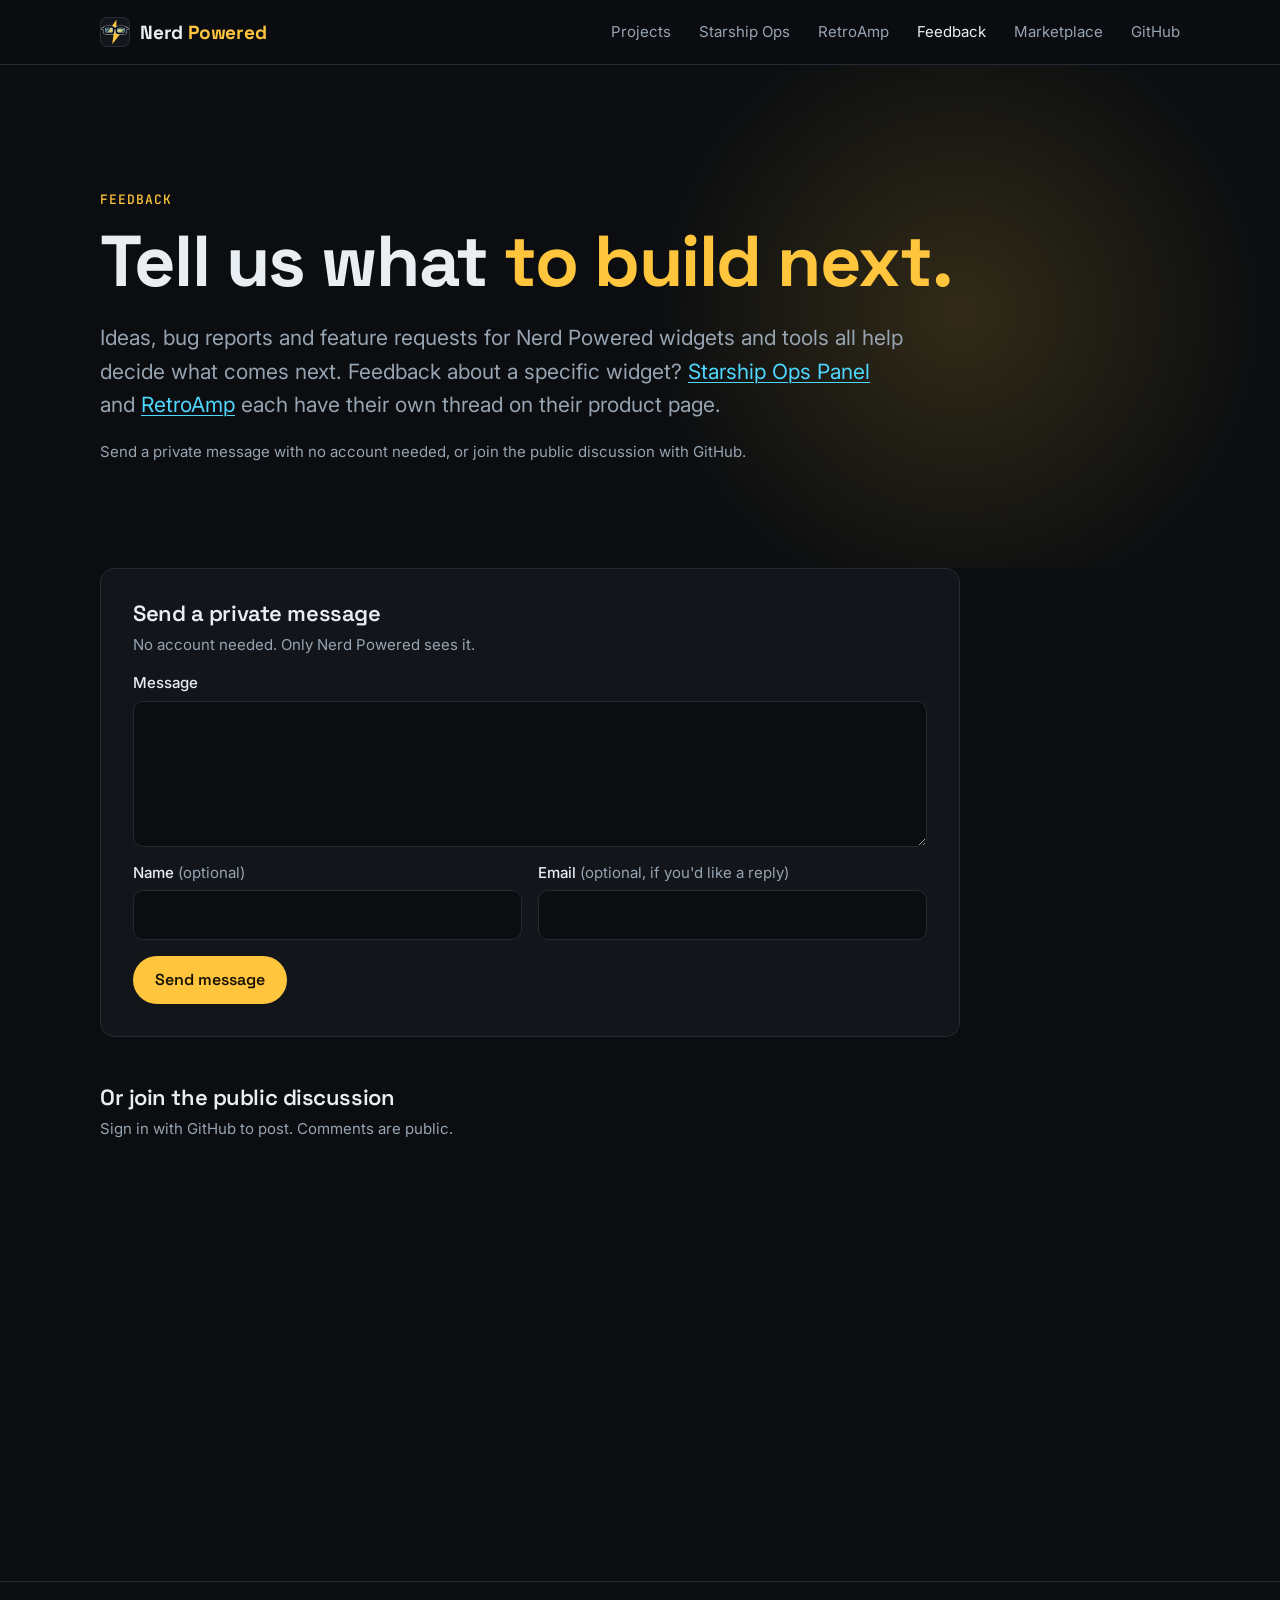
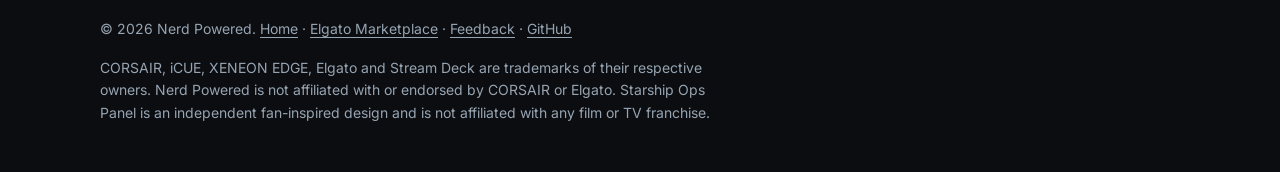
==== feedback/index.html @ c0b30a9a "Carousel: uniform slide headers Text starts top-left and buttons sit level with the title on every s" ====
<!doctype html>
<html lang="en">
<head>
	<meta charset="utf-8">
	<meta name="viewport" content="width=device-width, initial-scale=1">
	<title>Feedback | Nerd Powered</title>
	<meta name="description" content="Share ideas, bug reports and feature requests for Nerd Powered widgets and tools.">
	<link rel="canonical" href="https://nerdpowered.tech/feedback/">
	<link rel="icon" href="/assets/img/favicon.svg" type="image/svg+xml">
	<meta property="og:type" content="website">
	<meta property="og:site_name" content="Nerd Powered">
	<meta property="og:title" content="Feedback | Nerd Powered">
	<meta property="og:description" content="Share ideas, bug reports and feature requests.">
	<meta property="og:url" content="https://nerdpowered.tech/feedback/">
	<meta property="og:image" content="https://nerdpowered.tech/assets/img/og.png">
	<meta name="twitter:card" content="summary_large_image">
	<link rel="preconnect" href="https://fonts.googleapis.com">
	<link rel="preconnect" href="https://fonts.gstatic.com" crossorigin>
	<link href="https://fonts.googleapis.com/css2?family=Inter:wght@400;500;600&family=JetBrains+Mono:wght@500&family=Space+Grotesk:wght@500;600;700&display=swap" rel="stylesheet">
	<link rel="stylesheet" href="/assets/css/site.css?v=20261001c">
</head>
<body>
	<a class="skip-link" href="#main">Skip to content</a>

	<header class="site-header">
		<div class="wrap">
			<a class="brand" href="/" aria-label="Nerd Powered home">
				<img src="/assets/img/logo.svg" width="30" height="30" alt="">
				<span class="wordmark">Nerd <span>Powered</span></span>
			</a>
			<nav class="site-nav" aria-label="Main">
				<a class="nav-wide" href="/#projects">Projects</a>
				<a href="/starship-ops/">Starship Ops</a>
				<a href="/retroamp/">RetroAmp</a>
				<a class="nav-optional" href="/feedback/" aria-current="page">Feedback</a>
				<a class="nav-optional" href="https://marketplace.elgato.com/@nerdpowered">Marketplace</a>
				<a class="nav-optional" href="https://github.com/turleynerd">GitHub</a>
			</nav>
		</div>
	</header>

	<main id="main">
		<section class="hero">
			<div class="wrap">
				<p class="eyebrow">Feedback</p>
				<h1>Tell us what <span class="accent">to build next.</span></h1>
				<p class="lede">Ideas, bug reports and feature requests for Nerd Powered widgets and tools all help decide what comes next. Feedback about a specific widget? <a href="/starship-ops/#feedback">Starship Ops Panel</a> and <a href="/retroamp/#feedback">RetroAmp</a> each have their own thread on their product page.</p>
				<p class="meta">Send a private message with no account needed, or join the public discussion with GitHub.</p>
			</div>
		</section>

		<section class="feedback-thread" aria-label="General feedback">
			<div class="wrap">
				<form class="private-form" data-topic="General">
					<h3>Send a private message</h3>
					<p class="form-note">No account needed. Only Nerd Powered sees it.</p>
					<label class="field"><span class="field-label">Message</span>
						<textarea name="message" rows="5" maxlength="4000" required></textarea>
					</label>
					<div class="form-row">
						<label class="field"><span class="field-label">Name <em>(optional)</em></span>
							<input name="name" autocomplete="name" maxlength="120">
						</label>
						<label class="field"><span class="field-label">Email <em>(optional, if you'd like a reply)</em></span>
							<input type="email" name="email" autocomplete="email" maxlength="200">
						</label>
					</div>
					<label class="hp" aria-hidden="true">Website <input name="website" tabindex="-1" autocomplete="off"></label>
					<div class="form-actions">
						<button class="btn btn-primary" type="submit">Send message</button>
						<p class="form-status" role="status" aria-live="polite"></p>
					</div>
				</form>
				<h3 class="comments-title">Or join the public discussion</h3>
				<p class="form-note">Sign in with GitHub to post. Comments are public.</p>
				<div class="comments">
					<script src="https://giscus.app/client.js"
					data-repo="turleynerd/nerdpowered.tech"
					data-repo-id="R_kgDOUs_hLg"
					data-category="Feedback"
					data-category-id="DIC_kwDOUs_hLs4DGsOl"
					data-mapping="specific"
					data-term="General feedback"
					data-strict="1"
					data-reactions-enabled="1"
					data-emit-metadata="0"
					data-input-position="top"
					data-theme="transparent_dark"
					data-lang="en"
					data-loading="lazy"
					crossorigin="anonymous"
					async></script>
				</div>
			</div>
		</section>
	</main>

	<footer class="site-footer">
		<div class="wrap">
			<p>© 2026 Nerd Powered. <a href="/">Home</a> · <a href="https://marketplace.elgato.com/@nerdpowered">Elgato Marketplace</a> · <a href="/feedback/">Feedback</a> · <a href="https://github.com/turleynerd">GitHub</a></p>
			<p>CORSAIR, iCUE, XENEON EDGE, Elgato and Stream Deck are trademarks of their respective owners. Nerd Powered is not affiliated with or endorsed by CORSAIR or Elgato. Starship Ops Panel is an independent fan-inspired design and is not affiliated with any film or TV franchise.</p>
		</div>
	</footer>
	<script src="/assets/js/feedback-form.js?v=20260929b" defer></script>
</body>
</html>
---- assets/css/site.css ----
/* nerdpowered.tech — dark maker/tech theme */

:root {
	color-scheme: dark;

	--bg: #0b0d10;
	--surface: #12161b;
	--surface-2: #181d24;
	--border: #242b35;
	--text: #e9eef3;
	--muted: #97a4b2;
	--accent: #ffc53d;
	--accent-ink: #1a1300;
	--accent-2: #4fd8ff;
	--danger: #ff5a3c;

	--radius: 14px;
	--radius-lg: 22px;
	--max: 1160px;
	--gutter: clamp(16px, 4vw, 40px);

	--font-display: "Space Grotesk", system-ui, sans-serif;
	--font-body: "Inter", system-ui, sans-serif;
	--font-mono: "JetBrains Mono", ui-monospace, monospace;
}

*,
*::before,
*::after {
	box-sizing: border-box;
}

html {
	scroll-behavior: smooth;
}

body {
	margin: 0;
	background: var(--bg);
	color: var(--text);
	font: 400 17px/1.6 var(--font-body);
	-webkit-font-smoothing: antialiased;
}

img,
video {
	max-width: 100%;
	height: auto;
	display: block;
}

a {
	color: var(--accent-2);
	text-decoration-thickness: 1px;
	text-underline-offset: 3px;
}

a:hover {
	color: var(--text);
}

:focus-visible {
	outline: 2px solid var(--accent);
	outline-offset: 3px;
	border-radius: 6px;
}

.wrap {
	width: 100%;
	max-width: var(--max);
	margin: 0 auto;
	padding: 0 var(--gutter);
}

.skip-link {
	position: absolute;
	left: -999px;
	top: 8px;
	background: var(--accent);
	color: var(--accent-ink);
	padding: 8px 14px;
	border-radius: 8px;
	z-index: 10;
}

.skip-link:focus {
	left: 8px;
}

/* ---------- header ---------- */
.site-header {
	position: sticky;
	top: 0;
	z-index: 5;
	background: rgba(11, 13, 16, 0.82);
	backdrop-filter: blur(10px);
	-webkit-backdrop-filter: blur(10px);
	border-bottom: 1px solid var(--border);
}

.site-header .wrap {
	display: flex;
	align-items: center;
	justify-content: space-between;
	gap: 16px;
	min-height: 64px;
}

.brand {
	display: inline-flex;
	align-items: center;
	gap: 10px;
	color: var(--text);
	text-decoration: none;
	font: 700 19px/1 var(--font-display);
	letter-spacing: -0.01em;
}

.brand img {
	width: 30px;
	height: 30px;
	flex: none;
}

.brand .wordmark span {
	color: var(--accent);
}

.site-nav {
	display: flex;
	gap: clamp(12px, 3vw, 28px);
	font-size: 15px;
}

.site-nav a {
	color: var(--muted);
	text-decoration: none;
}

.site-nav a:hover,
.site-nav a[aria-current="page"] {
	color: var(--text);
}

@media (max-width: 560px) {
	.site-nav .nav-optional {
		display: none;
	}
}

/* Keep the header on one line on phones: labels never wrap, and the Projects link (the logo
   also goes home) drops out on the narrowest screens. */
.brand .wordmark,
.site-nav a {
	white-space: nowrap;
}

@media (max-width: 440px) {
	.site-nav .nav-wide {
		display: none;
	}
}

/* ---------- type ---------- */
h1,
h2,
h3 {
	font-family: var(--font-display);
	letter-spacing: -0.02em;
	line-height: 1.1;
	margin: 0;
}

h1 {
	font-size: clamp(38px, 6.4vw, 72px);
	font-weight: 700;
}

h2 {
	font-size: clamp(28px, 3.6vw, 40px);
	font-weight: 700;
}

h3 {
	font-size: 21px;
	font-weight: 600;
}

.eyebrow {
	display: inline-block;
	font: 500 13px/1 var(--font-mono);
	letter-spacing: 0.08em;
	text-transform: uppercase;
	color: var(--accent);
	margin: 0 0 16px;
}

.lede {
	font-size: clamp(18px, 2vw, 21px);
	color: var(--muted);
	max-width: 62ch;
	margin: 20px 0 0;
}

.accent {
	color: var(--accent);
}

/* ---------- buttons ---------- */
.actions {
	display: flex;
	flex-wrap: wrap;
	gap: 12px;
	margin-top: 32px;
}

.btn {
	display: inline-flex;
	align-items: center;
	gap: 10px;
	min-height: 48px;
	padding: 10px 22px;
	border-radius: 999px;
	font: 600 16px/1.25 var(--font-display);
	text-align: center;
	text-decoration: none;
	border: 1px solid transparent;
	transition: transform 0.15s ease, background 0.15s ease, border-color 0.15s ease;
}

.btn:hover {
	transform: translateY(-1px);
}

.btn-primary {
	background: var(--accent);
	color: var(--accent-ink);
}

.btn-primary:hover {
	color: var(--accent-ink);
	background: #ffd46a;
}

.btn-ghost {
	color: var(--text);
	border-color: var(--border);
	background: var(--surface);
}

.btn-ghost:hover {
	border-color: #3a4452;
	color: var(--text);
}

.btn[aria-disabled="true"] {
	background: var(--surface-2);
	color: var(--muted);
	border-color: var(--border);
	cursor: default;
	transform: none;
}

.btn svg {
	width: 18px;
	height: 18px;
	flex: none;
}

/* ---------- sections ---------- */
section {
	padding: clamp(56px, 9vw, 104px) 0;
}

.section-head {
	display: flex;
	flex-wrap: wrap;
	align-items: end;
	justify-content: space-between;
	gap: 12px 24px;
	margin-bottom: 36px;
}

.section-head p {
	color: var(--muted);
	margin: 0;
	max-width: 52ch;
}

/* ---------- hero ---------- */
.hero {
	position: relative;
	overflow: hidden;
	padding-top: clamp(64px, 10vw, 120px);
}

.hero::before {
	content: "";
	position: absolute;
	inset: -40% -10% auto auto;
	width: 70vw;
	height: 70vw;
	max-width: 900px;
	max-height: 900px;
	background: radial-gradient(closest-side, rgba(255, 197, 61, 0.16), transparent 70%);
	pointer-events: none;
}

.hero .wrap {
	position: relative;
}

/* ---------- featured product ---------- */
.featured {
	padding-top: 0;
}

.feature-card {
	background: linear-gradient(180deg, var(--surface-2), var(--surface));
	border: 1px solid var(--border);
	border-radius: var(--radius-lg);
	overflow: hidden;
}

.feature-card .copy {
	padding: clamp(24px, 4vw, 44px);
	display: grid;
	gap: 12px 40px;
	grid-template-columns: 1fr;
}

@media (min-width: 900px) {
	.feature-card .copy {
		grid-template-columns: 1.3fr 1fr;
		align-items: end;
	}
}

.feature-card p {
	color: var(--muted);
	margin: 12px 0 0;
}

.chips {
	display: flex;
	flex-wrap: wrap;
	gap: 8px;
	margin: 20px 0 0;
	padding: 0;
	list-style: none;
}

.chips li {
	font: 500 13px/1 var(--font-mono);
	color: var(--text);
	background: var(--bg);
	border: 1px solid var(--border);
	border-radius: 999px;
	padding: 8px 12px;
}

.shot {
	background: #000;
	border-top: 1px solid var(--border);
}

.shot img {
	width: 100%;
	height: auto;
}

.shot video {
	display: block;
	width: 100%;
	height: auto;
	background: #000;
}

/* ---------- featured carousel (assets/js/carousel.js) ---------- */
/* Slides share one grid cell and cross-fade; the tallest slide sets the height. */
.carousel-slides {
	display: grid;
}

/* Slides differ in text length: let the copy stretch so every video sits at the card bottom. */
.carousel .slide {
	display: flex;
	flex-direction: column;
	grid-area: 1 / 1;
	opacity: 0;
	visibility: hidden;
	transition: opacity 0.6s ease, visibility 0s linear 0.6s;
}

/* Every slide lays its header out the same way: text from the top-left, buttons level with the
   title, so nothing jumps when slides change. Spare height (shorter text) falls below the text. */
.carousel .slide .copy {
	flex: 1;
	align-content: start;
	align-items: start;
}

@media (min-width: 900px) {
	.carousel .slide .copy .actions {
		margin-top: 26px;
	}
}

/* One column (phones): buttons sit at the bottom of the text area on every slide. */
@media (max-width: 899px) {
	.carousel .slide .copy {
		grid-template-rows: 1fr auto;
	}
}

/* The demo videos are 16:9 scenes with a title header on top; the card already has the title, so
   show only the device and its caption (rows 200-1000 of 1080). */
.carousel .shot video {
	aspect-ratio: 1920 / 800;
	object-fit: cover;
	object-position: 50% 71.5%;
}

.carousel .slide.is-active {
	opacity: 1;
	visibility: visible;
	transition: opacity 0.6s ease;
}

.carousel-controls {
	display: flex;
	align-items: center;
	justify-content: center;
	gap: 10px;
	margin-top: 16px;
}

.carousel-btn {
	width: 40px;
	height: 40px;
	display: grid;
	place-items: center;
	border-radius: 999px;
	border: 1px solid var(--border);
	background: var(--surface);
	color: var(--muted);
	cursor: pointer;
	transition: color 0.15s ease, border-color 0.15s ease;
}

.carousel-btn:hover {
	color: var(--text);
	border-color: #3a4452;
}

.carousel-btn svg {
	width: 18px;
	height: 18px;
}

.carousel-toggle .icon-play,
.carousel-toggle.is-paused .icon-pause {
	display: none;
}

.carousel-toggle.is-paused .icon-play {
	display: block;
}

.carousel-dots {
	display: flex;
	align-items: center;
	gap: 8px;
	padding: 0 6px;
}

/* Dots: the current one is a pill that fills as its clip plays (--p from carousel.js). */
.carousel-dot {
	--p: 0;
	position: relative;
	width: 12px;
	height: 12px;
	padding: 0;
	border: 0;
	border-radius: 999px;
	background: var(--border);
	cursor: pointer;
	overflow: hidden;
	transition: width 0.3s ease, background 0.15s ease;
}

.carousel-dot:hover {
	background: #3a4452;
}

.carousel-dot[aria-current="true"] {
	width: 56px;
}

.carousel-dot[aria-current="true"]::after {
	content: "";
	position: absolute;
	inset: 0;
	background: var(--accent);
	transform-origin: left center;
	transform: scaleX(var(--p));
}

.carousel-btn:focus-visible,
.carousel-dot:focus-visible {
	outline: 2px solid var(--accent);
	outline-offset: 3px;
}

@media (prefers-reduced-motion: reduce) {
	.carousel .slide,
	.carousel .slide.is-active {
		transition: none;
	}
}

/* ---------- project grid ---------- */
.grid {
	display: grid;
	gap: 18px;
	grid-template-columns: repeat(auto-fill, minmax(min(100%, 320px), 1fr));
}

.card {
	display: flex;
	flex-direction: column;
	gap: 12px;
	background: var(--surface);
	border: 1px solid var(--border);
	border-radius: var(--radius);
	padding: 24px;
	color: var(--text);
	text-decoration: none;
	transition: border-color 0.15s ease, transform 0.15s ease;
}

a.card:hover {
	border-color: #3a4452;
	transform: translateY(-2px);
	color: var(--text);
}

.card .tag {
	font: 500 12px/1 var(--font-mono);
	letter-spacing: 0.06em;
	text-transform: uppercase;
	color: var(--accent-2);
}

.card.product .tag {
	color: var(--accent);
}

.card p {
	margin: 0;
	color: var(--muted);
	font-size: 16px;
}

.card .more {
	margin-top: auto;
	padding-top: 8px;
	font: 600 15px/1 var(--font-display);
	color: var(--text);
}

.card .more::after {
	content: " →";
	color: var(--accent);
}

/* ---------- product page ---------- */
.product-hero {
	padding-bottom: 40px;
}

.product-hero .meta {
	margin: 16px 0 0;
	color: var(--muted);
	font-size: 15px;
}

.frame video {
	display: block;
	width: 100%;
	height: auto;
}

.shots {
	display: grid;
	gap: 18px;
	grid-template-columns: repeat(auto-fill, minmax(min(100%, 480px), 1fr));
}

.shots .frame {
	margin: 0;
}

/* an odd image out spans the full row */
.shots .frame:last-child:nth-child(odd) {
	grid-column: 1 / -1;
}

.frame {
	border: 1px solid var(--border);
	border-radius: var(--radius-lg);
	overflow: hidden;
	background: #000;
}

.features {
	display: grid;
	gap: 18px;
	grid-template-columns: repeat(auto-fill, minmax(min(100%, 300px), 1fr));
}

.feature {
	background: var(--surface);
	border: 1px solid var(--border);
	border-radius: var(--radius);
	padding: 24px;
}

.feature .icon {
	width: 40px;
	height: 40px;
	border-radius: 10px;
	display: grid;
	place-items: center;
	background: rgba(255, 197, 61, 0.12);
	color: var(--accent);
	margin-bottom: 14px;
}

.feature .icon svg {
	width: 22px;
	height: 22px;
}

.feature.alert .icon {
	background: rgba(255, 90, 60, 0.14);
	color: var(--danger);
}

.feature p {
	margin: 8px 0 0;
	color: var(--muted);
	font-size: 16px;
}

.gallery {
	display: grid;
	gap: 18px;
	grid-template-columns: 1fr;
}

@media (min-width: 900px) {
	.gallery {
		grid-template-columns: 1fr 220px;
		align-items: start;
	}

	.gallery .wide {
		display: grid;
		gap: 18px;
	}
}

figure {
	margin: 0;
}

figcaption {
	margin-top: 10px;
	color: var(--muted);
	font-size: 14px;
}

.gallery .tall img {
	max-height: 760px;
	width: auto;
	margin: 0 auto;
}

.specs {
	display: grid;
	gap: 18px 48px;
	grid-template-columns: 1fr;
}

@media (min-width: 900px) {
	.specs {
		grid-template-columns: 1fr 1fr;
	}
}

.specs ul {
	margin: 16px 0 0;
	padding-left: 20px;
	color: var(--muted);
}

.specs li + li {
	margin-top: 8px;
}

.specs strong {
	color: var(--text);
	font-weight: 600;
}

.cta-band {
	background: var(--surface);
	border: 1px solid var(--border);
	border-radius: var(--radius-lg);
	padding: clamp(28px, 5vw, 56px);
	text-align: center;
}

.cta-band .actions {
	justify-content: center;
}

/* ---------- feedback (giscus) ---------- */
.comments {
	max-width: 860px;
	min-height: 320px;
}

.hero .meta {
	margin: 18px 0 0;
	color: var(--muted);
	font-size: 15px;
}

.feedback-thread {
	padding-top: 0;
}

/* private feedback form (Google Forms backend) */
.private-form {
	max-width: 860px;
	background: var(--surface);
	border: 1px solid var(--border);
	border-radius: var(--radius);
	padding: clamp(20px, 3vw, 32px);
	display: grid;
	gap: 16px;
}

.private-form h3,
.comments-title {
	font-size: 22px;
}

.form-note {
	margin: -8px 0 0;
	color: var(--muted);
	font-size: 15px;
}

.comments-title {
	margin: 48px 0 16px;
}

.comments-title + .form-note {
	margin: -8px 0 16px;
}

.field {
	display: grid;
	gap: 8px;
	font: 500 15px/1.3 var(--font-body);
	color: var(--text);
}

.field-label em {
	font-style: normal;
	color: var(--muted);
	font-weight: 400;
}

.field input,
.field textarea {
	width: 100%;
	font: 400 16px/1.5 var(--font-body);
	color: var(--text);
	background: var(--bg);
	border: 1px solid var(--border);
	border-radius: 10px;
	padding: 12px 14px;
	resize: vertical;
}

.field input:focus,
.field textarea:focus {
	outline: 2px solid var(--accent);
	outline-offset: 1px;
	border-color: transparent;
}

.form-row {
	display: grid;
	gap: 16px;
	grid-template-columns: 1fr;
}

@media (min-width: 700px) {
	.form-row {
		grid-template-columns: 1fr 1fr;
	}
}

.hp {
	position: absolute;
	left: -9999px;
	width: 1px;
	height: 1px;
	overflow: hidden;
}

.form-actions {
	display: flex;
	flex-wrap: wrap;
	align-items: center;
	gap: 12px 20px;
}

.form-actions .btn {
	border: 0;
	cursor: pointer;
}

.form-actions .btn:disabled {
	opacity: 0.6;
	cursor: default;
	transform: none;
}

.form-status {
	margin: 0;
	font-size: 15px;
	color: var(--muted);
}

.form-status.ok {
	color: #7ee2a0;
}

.form-status.error {
	color: var(--danger);
}

/* ---------- footer ---------- */
.site-footer {
	border-top: 1px solid var(--border);
	padding: 36px 0 48px;
	color: var(--muted);
	font-size: 14px;
}

.site-footer .wrap {
	display: flex;
	flex-wrap: wrap;
	justify-content: space-between;
	gap: 16px 32px;
}

.site-footer p {
	margin: 0;
	max-width: 70ch;
}

.site-footer a {
	color: var(--muted);
}

/* Product theme: RetroAmp (teal / amber). Applied to <main> so the header and footer keep the brand yellow. */
.theme-retroamp {
	--accent: #3ce8d0;
	--accent-ink: #04201c;
	--accent-2: #ffb347;
}

.theme-retroamp .btn-primary:hover {
	background: #7af0e0;
}

.theme-retroamp .feature .icon {
	background: rgba(60, 232, 208, 0.12);
}

@media (prefers-reduced-motion: reduce) {
	html {
		scroll-behavior: auto;
	}

	.btn,
	.card {
		transition: none;
	}
}
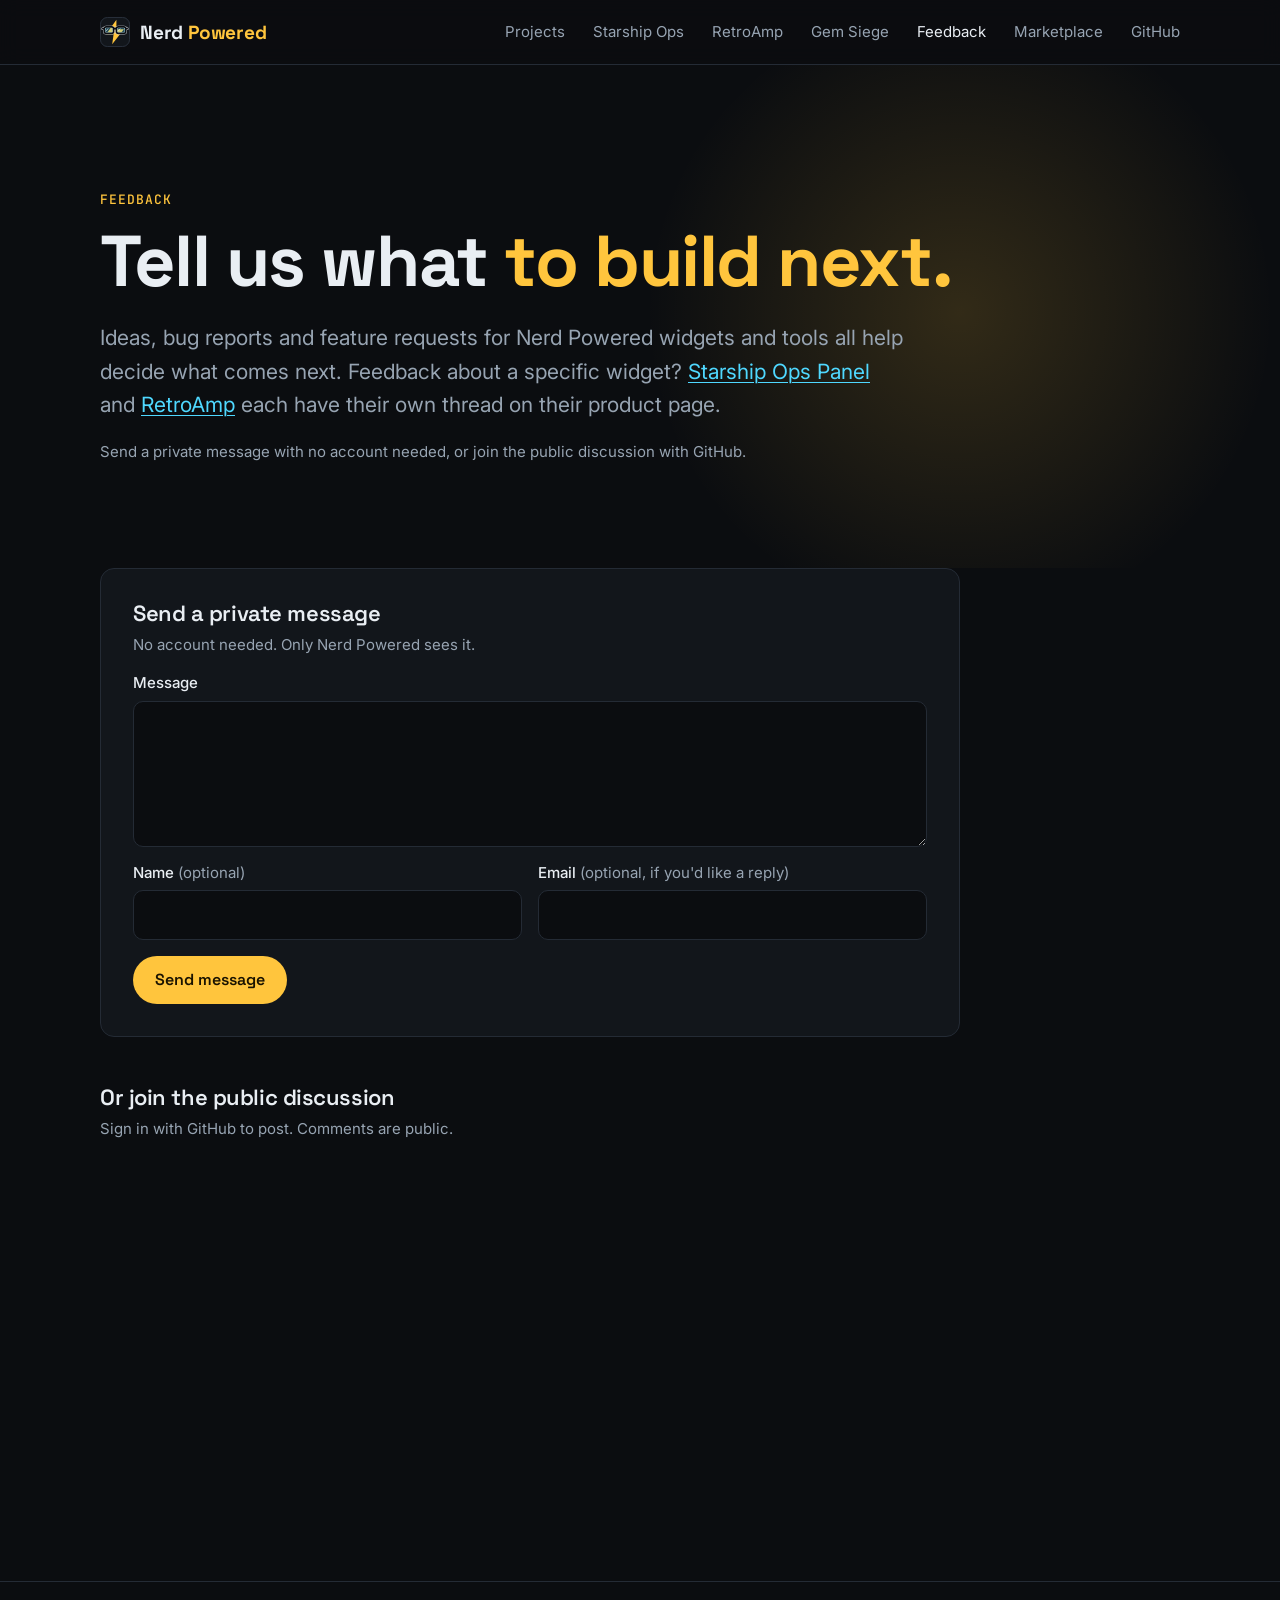
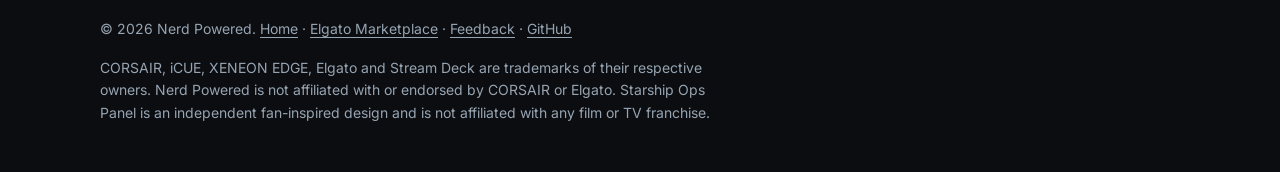
==== commit f7d01580: "Add Gem Siege product, support and privacy policy pages Co-Authored-By: Claude Fable 5.1 <noreply@an" ====
--- a/feedback/index.html
+++ b/feedback/index.html
@@ -32,6 +32,7 @@
 				<a class="nav-wide" href="/#projects">Projects</a>
 				<a href="/starship-ops/">Starship Ops</a>
 				<a href="/retroamp/">RetroAmp</a>
+				<a href="/gem-siege/">Gem Siege</a>
 				<a class="nav-optional" href="/feedback/" aria-current="page">Feedback</a>
 				<a class="nav-optional" href="https://marketplace.elgato.com/@nerdpowered">Marketplace</a>
 				<a class="nav-optional" href="https://github.com/turleynerd">GitHub</a>
--- a/assets/css/site.css
+++ b/assets/css/site.css
@@ -905,3 +905,38 @@
 		transition: none;
 	}
 }
+
+/* Product theme: Gem Siege (magenta / gold). Applied to <main> so the header and footer keep the brand yellow. */
+.theme-gemsiege {
+	--accent: #ff5fd2;
+	--accent-ink: #2a0522;
+	--accent-2: #ffd34d;
+}
+
+.theme-gemsiege .btn-primary:hover {
+	background: #ff8ee0;
+}
+
+.theme-gemsiege .feature .icon {
+	background: rgba(255, 95, 210, 0.12);
+}
+
+.theme-gemsiege .legal {
+	max-width: 48rem;
+}
+
+.theme-gemsiege .legal h2 {
+	margin-top: 2.2rem;
+	font-size: 1.35rem;
+}
+
+.theme-gemsiege .legal p,
+.theme-gemsiege .legal li {
+	color: var(--muted);
+	line-height: 1.6;
+}
+
+.theme-gemsiege .legal li strong,
+.theme-gemsiege .legal p strong {
+	color: var(--text);
+}
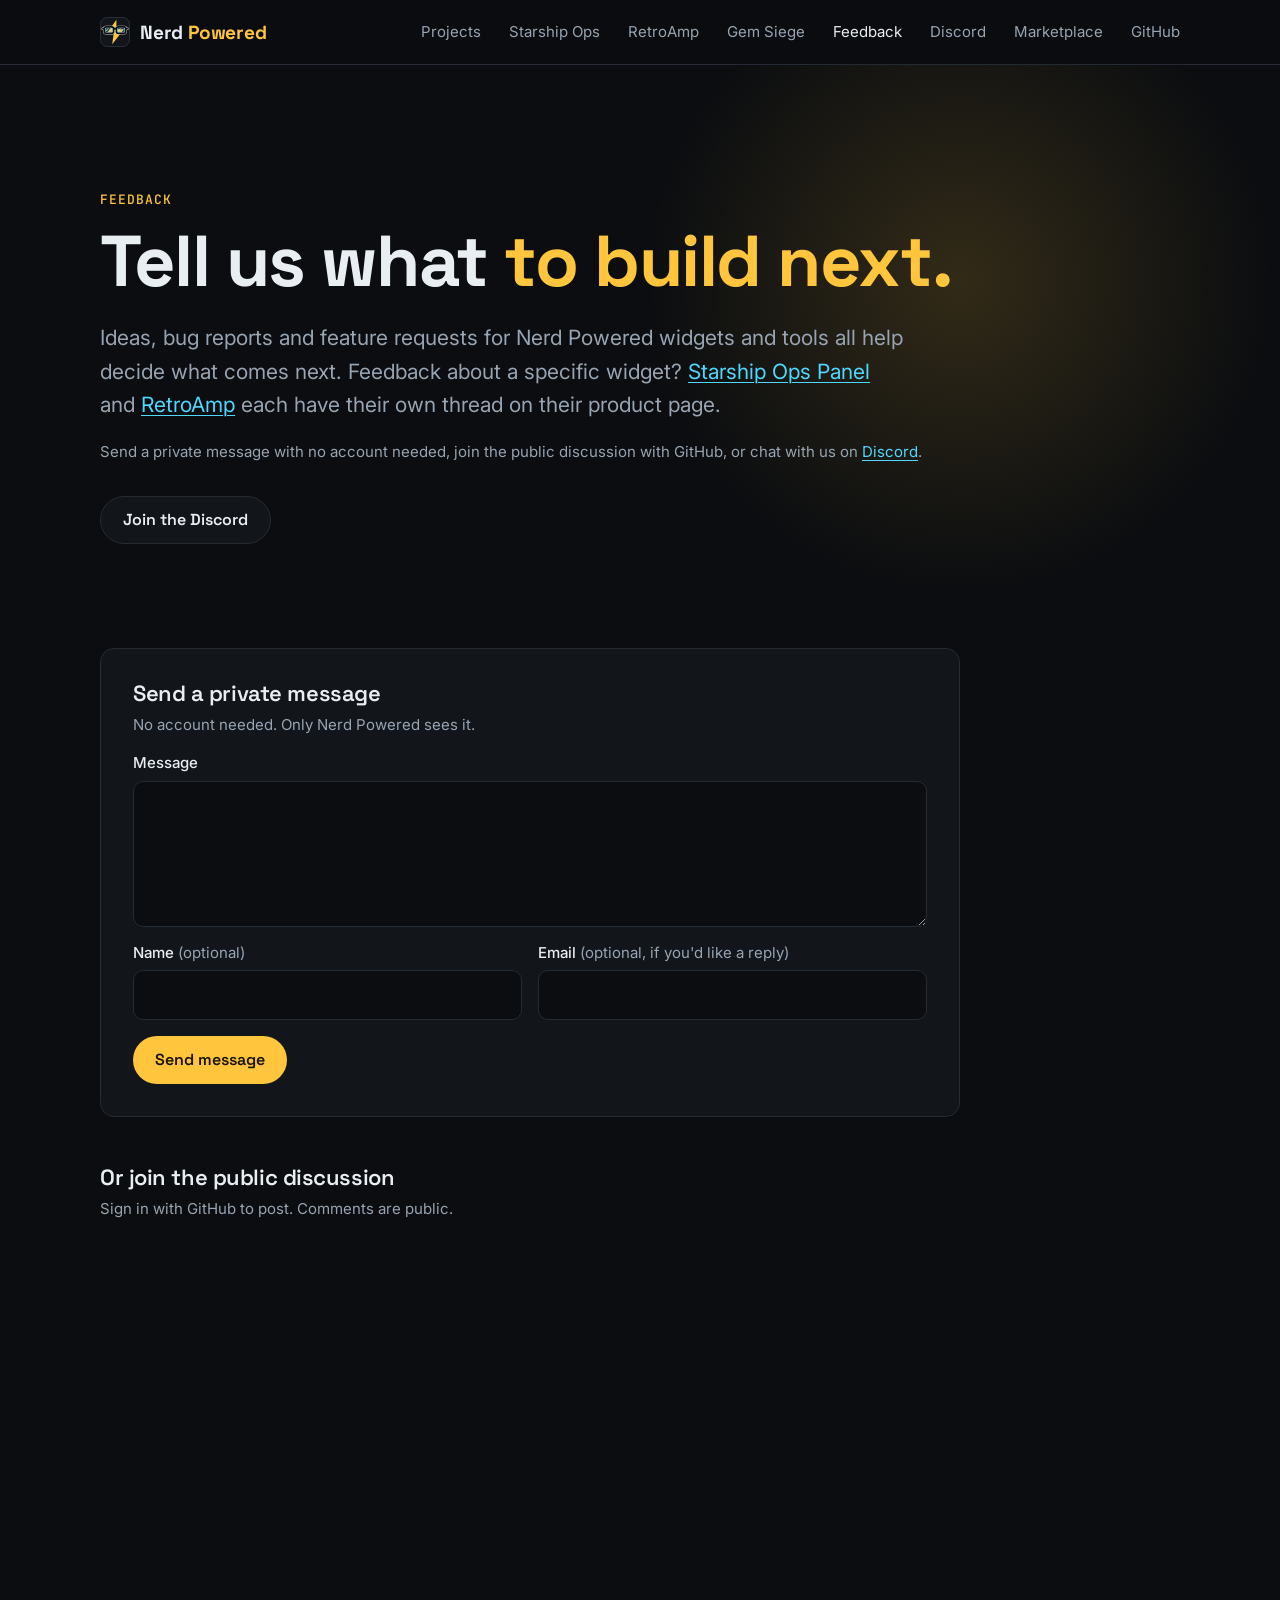
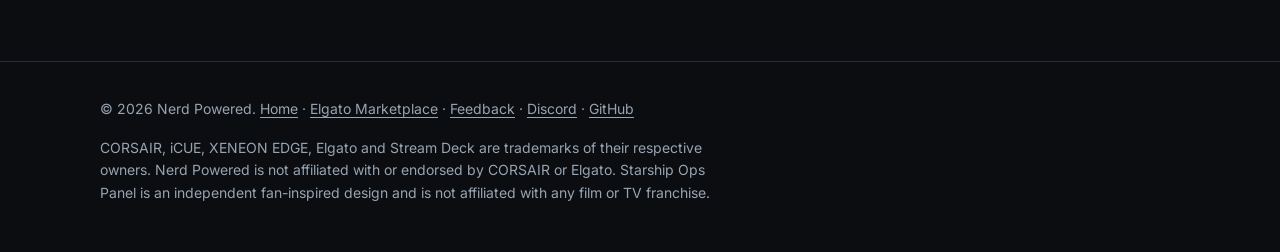
==== commit 6dae09b5: "Link the Discord community server across the site Add a permanent discord.gg invite to the header na" ====
--- a/feedback/index.html
+++ b/feedback/index.html
@@ -17,7 +17,7 @@
 	<link rel="preconnect" href="https://fonts.googleapis.com">
 	<link rel="preconnect" href="https://fonts.gstatic.com" crossorigin>
 	<link href="https://fonts.googleapis.com/css2?family=Inter:wght@400;500;600&family=JetBrains+Mono:wght@500&family=Space+Grotesk:wght@500;600;700&display=swap" rel="stylesheet">
-	<link rel="stylesheet" href="/assets/css/site.css?v=20261001c">
+	<link rel="stylesheet" href="/assets/css/site.css?v=20261008a">
 </head>
 <body>
 	<a class="skip-link" href="#main">Skip to content</a>
@@ -34,8 +34,9 @@
 				<a href="/retroamp/">RetroAmp</a>
 				<a href="/gem-siege/">Gem Siege</a>
 				<a class="nav-optional" href="/feedback/" aria-current="page">Feedback</a>
-				<a class="nav-optional" href="https://marketplace.elgato.com/@nerdpowered">Marketplace</a>
-				<a class="nav-optional" href="https://github.com/turleynerd">GitHub</a>
+				<a class="nav-discord" href="https://discord.gg/NjRN9gG9D">Discord</a>
+				<a class="nav-ext" href="https://marketplace.elgato.com/@nerdpowered">Marketplace</a>
+				<a class="nav-ext" href="https://github.com/turleynerd">GitHub</a>
 			</nav>
 		</div>
 	</header>
@@ -46,7 +47,10 @@
 				<p class="eyebrow">Feedback</p>
 				<h1>Tell us what <span class="accent">to build next.</span></h1>
 				<p class="lede">Ideas, bug reports and feature requests for Nerd Powered widgets and tools all help decide what comes next. Feedback about a specific widget? <a href="/starship-ops/#feedback">Starship Ops Panel</a> and <a href="/retroamp/#feedback">RetroAmp</a> each have their own thread on their product page.</p>
-				<p class="meta">Send a private message with no account needed, or join the public discussion with GitHub.</p>
+				<p class="meta">Send a private message with no account needed, join the public discussion with GitHub, or chat with us on <a href="https://discord.gg/NjRN9gG9D">Discord</a>.</p>
+				<div class="actions">
+					<a class="btn btn-ghost" href="https://discord.gg/NjRN9gG9D">Join the Discord</a>
+				</div>
 			</div>
 		</section>
 
@@ -98,7 +102,7 @@
 
 	<footer class="site-footer">
 		<div class="wrap">
-			<p>© 2026 Nerd Powered. <a href="/">Home</a> · <a href="https://marketplace.elgato.com/@nerdpowered">Elgato Marketplace</a> · <a href="/feedback/">Feedback</a> · <a href="https://github.com/turleynerd">GitHub</a></p>
+			<p>© 2026 Nerd Powered. <a href="/">Home</a> · <a href="https://marketplace.elgato.com/@nerdpowered">Elgato Marketplace</a> · <a href="/feedback/">Feedback</a> · <a href="https://discord.gg/NjRN9gG9D">Discord</a> · <a href="https://github.com/turleynerd">GitHub</a></p>
 			<p>CORSAIR, iCUE, XENEON EDGE, Elgato and Stream Deck are trademarks of their respective owners. Nerd Powered is not affiliated with or endorsed by CORSAIR or Elgato. Starship Ops Panel is an independent fan-inspired design and is not affiliated with any film or TV franchise.</p>
 		</div>
 	</footer>
--- a/assets/css/site.css
+++ b/assets/css/site.css
@@ -142,23 +142,48 @@
 	color: var(--text);
 }
 
-@media (max-width: 560px) {
+/* Keep the header on one line at every width: links drop out in order of priority as the
+   screen narrows (all of them are also in the footer), then the wordmark leaves the logo. */
+@media (max-width: 1040px) {
+	.site-nav .nav-ext {
+		display: none;
+	}
+}
+
+@media (max-width: 820px) {
 	.site-nav .nav-optional {
 		display: none;
 	}
 }
 
-/* Keep the header on one line on phones: labels never wrap, and the Projects link (the logo
-   also goes home) drops out on the narrowest screens. */
+@media (max-width: 700px) {
+	.site-nav .nav-discord {
+		display: none;
+	}
+}
+
+@media (max-width: 600px) {
+	.site-nav .nav-wide {
+		display: none;
+	}
+}
+
+@media (max-width: 500px) {
+	.brand .wordmark {
+		display: none;
+	}
+}
+
+@media (max-width: 360px) {
+	.site-nav {
+		font-size: 14px;
+	}
+}
+
+/* Labels in the header never wrap. */
 .brand .wordmark,
 .site-nav a {
 	white-space: nowrap;
-}
-
-@media (max-width: 440px) {
-	.site-nav .nav-wide {
-		display: none;
-	}
 }
 
 /* ---------- type ---------- */
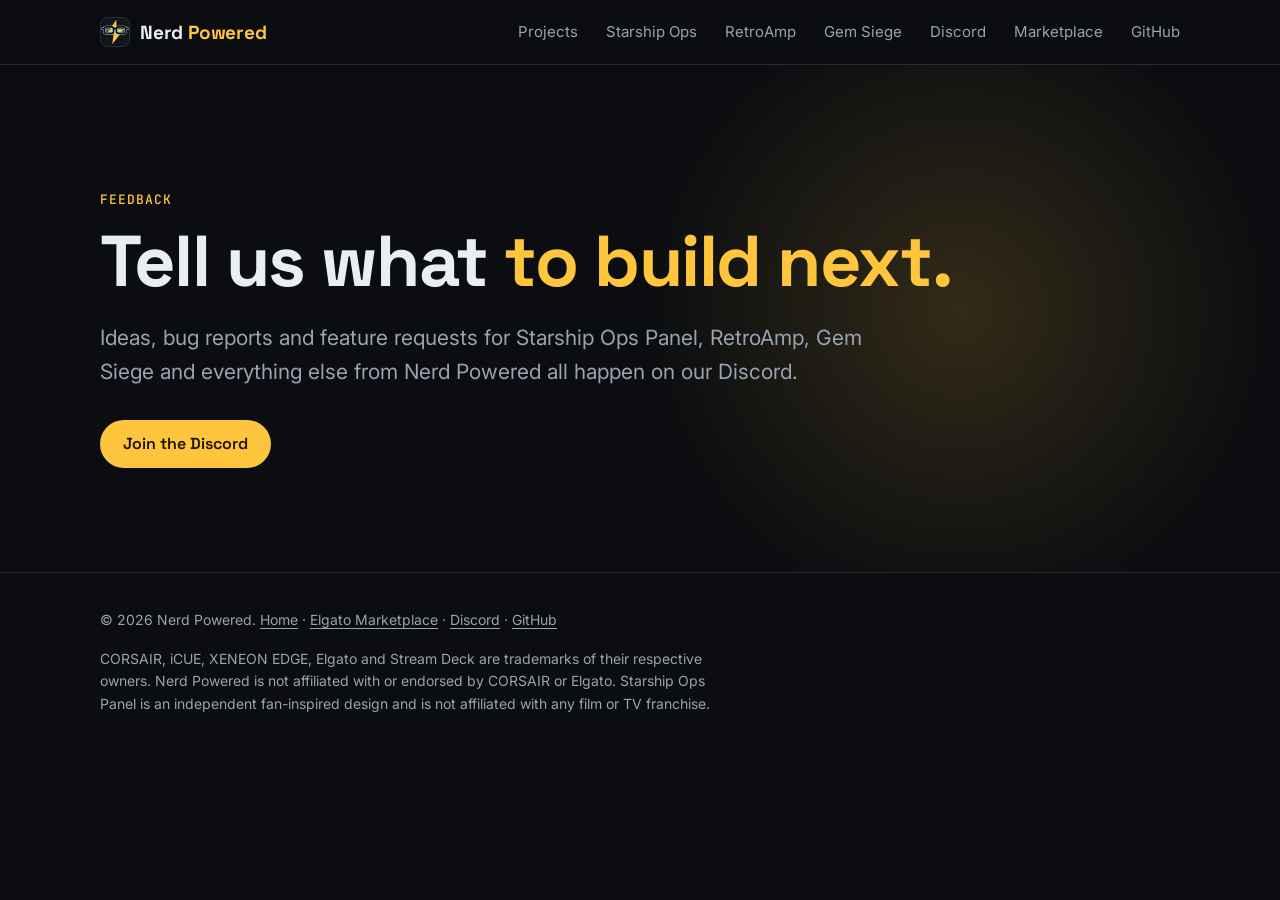
==== commit a09c14d1: "Make Discord the only feedback channel Remove the Google Forms private message form and the giscus t" ====
--- a/feedback/index.html
+++ b/feedback/index.html
@@ -4,7 +4,7 @@
 	<meta charset="utf-8">
 	<meta name="viewport" content="width=device-width, initial-scale=1">
 	<title>Feedback | Nerd Powered</title>
-	<meta name="description" content="Share ideas, bug reports and feature requests for Nerd Powered widgets and tools.">
+	<meta name="description" content="Share ideas, bug reports and feature requests for Nerd Powered widgets and tools on Discord.">
 	<link rel="canonical" href="https://nerdpowered.tech/feedback/">
 	<link rel="icon" href="/assets/img/favicon.svg" type="image/svg+xml">
 	<meta property="og:type" content="website">
@@ -17,7 +17,7 @@
 	<link rel="preconnect" href="https://fonts.googleapis.com">
 	<link rel="preconnect" href="https://fonts.gstatic.com" crossorigin>
 	<link href="https://fonts.googleapis.com/css2?family=Inter:wght@400;500;600&family=JetBrains+Mono:wght@500&family=Space+Grotesk:wght@500;600;700&display=swap" rel="stylesheet">
-	<link rel="stylesheet" href="/assets/css/site.css?v=20261008a">
+	<link rel="stylesheet" href="/assets/css/site.css?v=20261008b">
 </head>
 <body>
 	<a class="skip-link" href="#main">Skip to content</a>
@@ -33,7 +33,6 @@
 				<a href="/starship-ops/">Starship Ops</a>
 				<a href="/retroamp/">RetroAmp</a>
 				<a href="/gem-siege/">Gem Siege</a>
-				<a class="nav-optional" href="/feedback/" aria-current="page">Feedback</a>
 				<a class="nav-discord" href="https://discord.gg/NjRN9gG9D">Discord</a>
 				<a class="nav-ext" href="https://marketplace.elgato.com/@nerdpowered">Marketplace</a>
 				<a class="nav-ext" href="https://github.com/turleynerd">GitHub</a>
@@ -46,55 +45,9 @@
 			<div class="wrap">
 				<p class="eyebrow">Feedback</p>
 				<h1>Tell us what <span class="accent">to build next.</span></h1>
-				<p class="lede">Ideas, bug reports and feature requests for Nerd Powered widgets and tools all help decide what comes next. Feedback about a specific widget? <a href="/starship-ops/#feedback">Starship Ops Panel</a> and <a href="/retroamp/#feedback">RetroAmp</a> each have their own thread on their product page.</p>
-				<p class="meta">Send a private message with no account needed, join the public discussion with GitHub, or chat with us on <a href="https://discord.gg/NjRN9gG9D">Discord</a>.</p>
+				<p class="lede">Ideas, bug reports and feature requests for Starship Ops Panel, RetroAmp, Gem Siege and everything else from Nerd Powered all happen on our Discord.</p>
 				<div class="actions">
-					<a class="btn btn-ghost" href="https://discord.gg/NjRN9gG9D">Join the Discord</a>
-				</div>
-			</div>
-		</section>
-
-		<section class="feedback-thread" aria-label="General feedback">
-			<div class="wrap">
-				<form class="private-form" data-topic="General">
-					<h3>Send a private message</h3>
-					<p class="form-note">No account needed. Only Nerd Powered sees it.</p>
-					<label class="field"><span class="field-label">Message</span>
-						<textarea name="message" rows="5" maxlength="4000" required></textarea>
-					</label>
-					<div class="form-row">
-						<label class="field"><span class="field-label">Name <em>(optional)</em></span>
-							<input name="name" autocomplete="name" maxlength="120">
-						</label>
-						<label class="field"><span class="field-label">Email <em>(optional, if you'd like a reply)</em></span>
-							<input type="email" name="email" autocomplete="email" maxlength="200">
-						</label>
-					</div>
-					<label class="hp" aria-hidden="true">Website <input name="website" tabindex="-1" autocomplete="off"></label>
-					<div class="form-actions">
-						<button class="btn btn-primary" type="submit">Send message</button>
-						<p class="form-status" role="status" aria-live="polite"></p>
-					</div>
-				</form>
-				<h3 class="comments-title">Or join the public discussion</h3>
-				<p class="form-note">Sign in with GitHub to post. Comments are public.</p>
-				<div class="comments">
-					<script src="https://giscus.app/client.js"
-					data-repo="turleynerd/nerdpowered.tech"
-					data-repo-id="R_kgDOUs_hLg"
-					data-category="Feedback"
-					data-category-id="DIC_kwDOUs_hLs4DGsOl"
-					data-mapping="specific"
-					data-term="General feedback"
-					data-strict="1"
-					data-reactions-enabled="1"
-					data-emit-metadata="0"
-					data-input-position="top"
-					data-theme="transparent_dark"
-					data-lang="en"
-					data-loading="lazy"
-					crossorigin="anonymous"
-					async></script>
+					<a class="btn btn-primary" href="https://discord.gg/NjRN9gG9D">Join the Discord</a>
 				</div>
 			</div>
 		</section>
@@ -102,10 +55,9 @@
 
 	<footer class="site-footer">
 		<div class="wrap">
-			<p>© 2026 Nerd Powered. <a href="/">Home</a> · <a href="https://marketplace.elgato.com/@nerdpowered">Elgato Marketplace</a> · <a href="/feedback/">Feedback</a> · <a href="https://discord.gg/NjRN9gG9D">Discord</a> · <a href="https://github.com/turleynerd">GitHub</a></p>
+			<p>© 2026 Nerd Powered. <a href="/">Home</a> · <a href="https://marketplace.elgato.com/@nerdpowered">Elgato Marketplace</a> · <a href="https://discord.gg/NjRN9gG9D">Discord</a> · <a href="https://github.com/turleynerd">GitHub</a></p>
 			<p>CORSAIR, iCUE, XENEON EDGE, Elgato and Stream Deck are trademarks of their respective owners. Nerd Powered is not affiliated with or endorsed by CORSAIR or Elgato. Starship Ops Panel is an independent fan-inspired design and is not affiliated with any film or TV franchise.</p>
 		</div>
 	</footer>
-	<script src="/assets/js/feedback-form.js?v=20260929b" defer></script>
 </body>
 </html>
--- a/assets/css/site.css
+++ b/assets/css/site.css
@@ -146,12 +146,6 @@
    screen narrows (all of them are also in the footer), then the wordmark leaves the logo. */
 @media (max-width: 1040px) {
 	.site-nav .nav-ext {
-		display: none;
-	}
-}
-
-@media (max-width: 820px) {
-	.site-nav .nav-optional {
 		display: none;
 	}
 }
@@ -751,134 +745,10 @@
 	justify-content: center;
 }
 
-/* ---------- feedback (giscus) ---------- */
-.comments {
-	max-width: 860px;
-	min-height: 320px;
-}
-
 .hero .meta {
 	margin: 18px 0 0;
 	color: var(--muted);
 	font-size: 15px;
-}
-
-.feedback-thread {
-	padding-top: 0;
-}
-
-/* private feedback form (Google Forms backend) */
-.private-form {
-	max-width: 860px;
-	background: var(--surface);
-	border: 1px solid var(--border);
-	border-radius: var(--radius);
-	padding: clamp(20px, 3vw, 32px);
-	display: grid;
-	gap: 16px;
-}
-
-.private-form h3,
-.comments-title {
-	font-size: 22px;
-}
-
-.form-note {
-	margin: -8px 0 0;
-	color: var(--muted);
-	font-size: 15px;
-}
-
-.comments-title {
-	margin: 48px 0 16px;
-}
-
-.comments-title + .form-note {
-	margin: -8px 0 16px;
-}
-
-.field {
-	display: grid;
-	gap: 8px;
-	font: 500 15px/1.3 var(--font-body);
-	color: var(--text);
-}
-
-.field-label em {
-	font-style: normal;
-	color: var(--muted);
-	font-weight: 400;
-}
-
-.field input,
-.field textarea {
-	width: 100%;
-	font: 400 16px/1.5 var(--font-body);
-	color: var(--text);
-	background: var(--bg);
-	border: 1px solid var(--border);
-	border-radius: 10px;
-	padding: 12px 14px;
-	resize: vertical;
-}
-
-.field input:focus,
-.field textarea:focus {
-	outline: 2px solid var(--accent);
-	outline-offset: 1px;
-	border-color: transparent;
-}
-
-.form-row {
-	display: grid;
-	gap: 16px;
-	grid-template-columns: 1fr;
-}
-
-@media (min-width: 700px) {
-	.form-row {
-		grid-template-columns: 1fr 1fr;
-	}
-}
-
-.hp {
-	position: absolute;
-	left: -9999px;
-	width: 1px;
-	height: 1px;
-	overflow: hidden;
-}
-
-.form-actions {
-	display: flex;
-	flex-wrap: wrap;
-	align-items: center;
-	gap: 12px 20px;
-}
-
-.form-actions .btn {
-	border: 0;
-	cursor: pointer;
-}
-
-.form-actions .btn:disabled {
-	opacity: 0.6;
-	cursor: default;
-	transform: none;
-}
-
-.form-status {
-	margin: 0;
-	font-size: 15px;
-	color: var(--muted);
-}
-
-.form-status.ok {
-	color: #7ee2a0;
-}
-
-.form-status.error {
-	color: var(--danger);
 }
 
 /* ---------- footer ---------- */
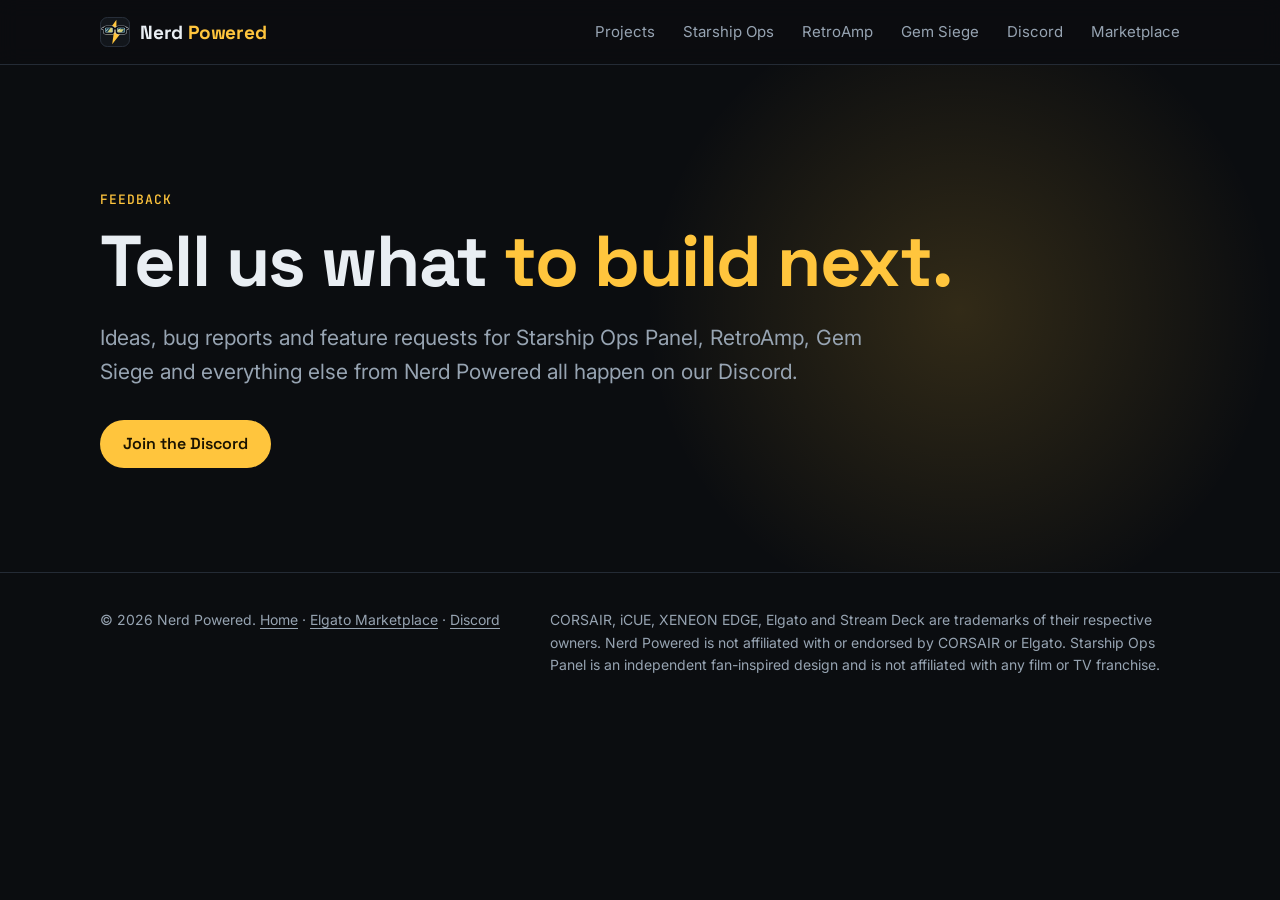
==== commit 692164a2: "Remove personal GitHub link and WoW add-on projects Drop the GitHub nav and footer link from every p" ====
--- a/feedback/index.html
+++ b/feedback/index.html
@@ -35,7 +35,6 @@
 				<a href="/gem-siege/">Gem Siege</a>
 				<a class="nav-discord" href="https://discord.gg/NjRN9gG9D">Discord</a>
 				<a class="nav-ext" href="https://marketplace.elgato.com/@nerdpowered">Marketplace</a>
-				<a class="nav-ext" href="https://github.com/turleynerd">GitHub</a>
 			</nav>
 		</div>
 	</header>
@@ -55,7 +54,7 @@
 
 	<footer class="site-footer">
 		<div class="wrap">
-			<p>© 2026 Nerd Powered. <a href="/">Home</a> · <a href="https://marketplace.elgato.com/@nerdpowered">Elgato Marketplace</a> · <a href="https://discord.gg/NjRN9gG9D">Discord</a> · <a href="https://github.com/turleynerd">GitHub</a></p>
+			<p>© 2026 Nerd Powered. <a href="/">Home</a> · <a href="https://marketplace.elgato.com/@nerdpowered">Elgato Marketplace</a> · <a href="https://discord.gg/NjRN9gG9D">Discord</a></p>
 			<p>CORSAIR, iCUE, XENEON EDGE, Elgato and Stream Deck are trademarks of their respective owners. Nerd Powered is not affiliated with or endorsed by CORSAIR or Elgato. Starship Ops Panel is an independent fan-inspired design and is not affiliated with any film or TV franchise.</p>
 		</div>
 	</footer>
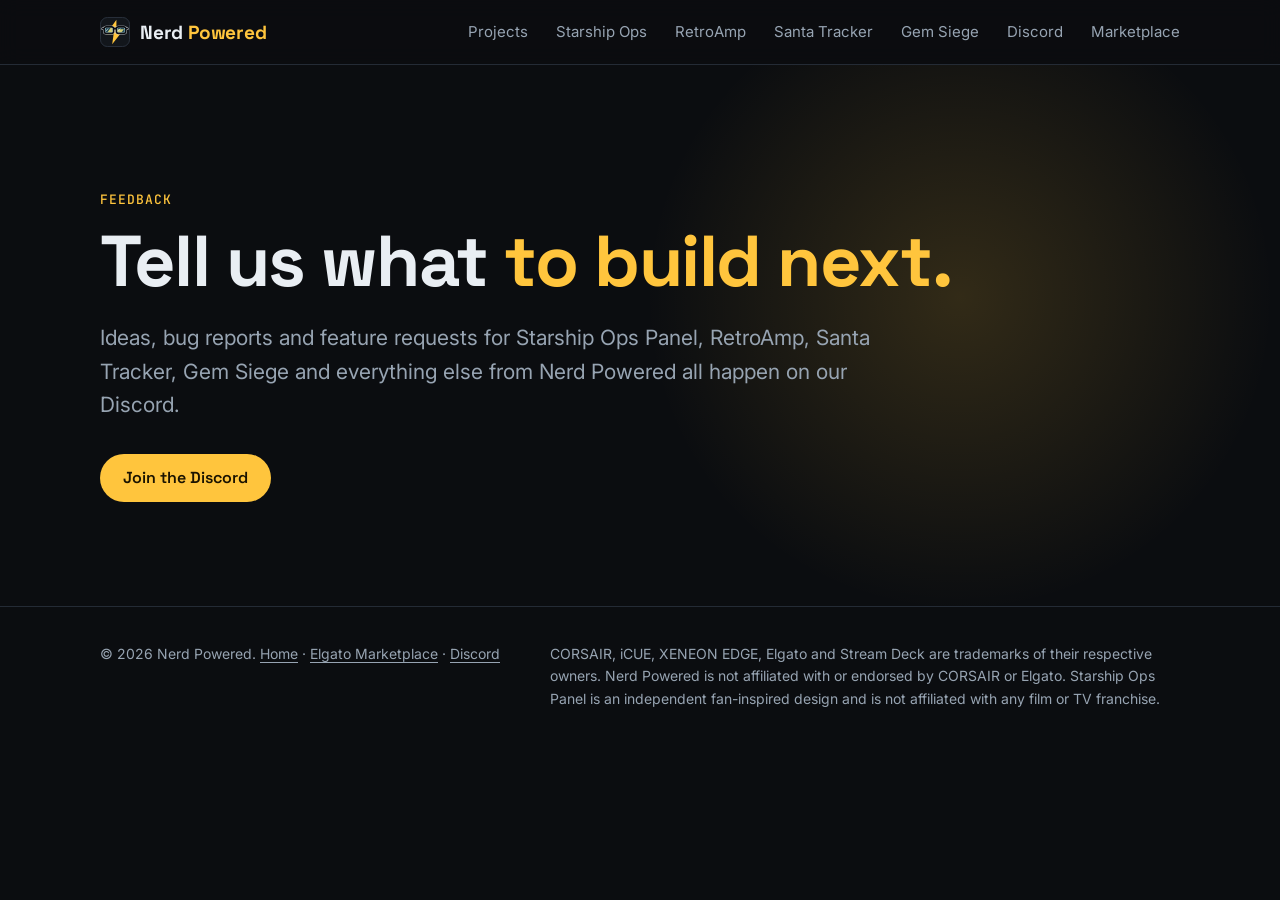
==== commit ab6053c1: "Add Santa Tracker page New /santa-tracker/ product page (video, features, gallery, requirements, cre" ====
--- a/feedback/index.html
+++ b/feedback/index.html
@@ -17,7 +17,7 @@
 	<link rel="preconnect" href="https://fonts.googleapis.com">
 	<link rel="preconnect" href="https://fonts.gstatic.com" crossorigin>
 	<link href="https://fonts.googleapis.com/css2?family=Inter:wght@400;500;600&family=JetBrains+Mono:wght@500&family=Space+Grotesk:wght@500;600;700&display=swap" rel="stylesheet">
-	<link rel="stylesheet" href="/assets/css/site.css?v=20261008b">
+	<link rel="stylesheet" href="/assets/css/site.css?v=20261102a">
 </head>
 <body>
 	<a class="skip-link" href="#main">Skip to content</a>
@@ -32,6 +32,7 @@
 				<a class="nav-wide" href="/#projects">Projects</a>
 				<a href="/starship-ops/">Starship Ops</a>
 				<a href="/retroamp/">RetroAmp</a>
+				<a class="nav-mid" href="/santa-tracker/">Santa Tracker</a>
 				<a href="/gem-siege/">Gem Siege</a>
 				<a class="nav-discord" href="https://discord.gg/NjRN9gG9D">Discord</a>
 				<a class="nav-ext" href="https://marketplace.elgato.com/@nerdpowered">Marketplace</a>
@@ -44,7 +45,7 @@
 			<div class="wrap">
 				<p class="eyebrow">Feedback</p>
 				<h1>Tell us what <span class="accent">to build next.</span></h1>
-				<p class="lede">Ideas, bug reports and feature requests for Starship Ops Panel, RetroAmp, Gem Siege and everything else from Nerd Powered all happen on our Discord.</p>
+				<p class="lede">Ideas, bug reports and feature requests for Starship Ops Panel, RetroAmp, Santa Tracker, Gem Siege and everything else from Nerd Powered all happen on our Discord.</p>
 				<div class="actions">
 					<a class="btn btn-primary" href="https://discord.gg/NjRN9gG9D">Join the Discord</a>
 				</div>
--- a/assets/css/site.css
+++ b/assets/css/site.css
@@ -146,6 +146,12 @@
    screen narrows (all of them are also in the footer), then the wordmark leaves the logo. */
 @media (max-width: 1040px) {
 	.site-nav .nav-ext {
+		display: none;
+	}
+}
+
+@media (max-width: 860px) {
+	.site-nav .nav-mid {
 		display: none;
 	}
 }
@@ -790,6 +796,21 @@
 	background: rgba(60, 232, 208, 0.12);
 }
 
+/* Product theme: Santa Tracker (red / gold). */
+.theme-santa {
+	--accent: #ff4d5e;
+	--accent-ink: #2a0509;
+	--accent-2: #ffcc4d;
+}
+
+.theme-santa .btn-primary:hover {
+	background: #ff7a87;
+}
+
+.theme-santa .feature .icon {
+	background: rgba(255, 77, 94, 0.12);
+}
+
 @media (prefers-reduced-motion: reduce) {
 	html {
 		scroll-behavior: auto;
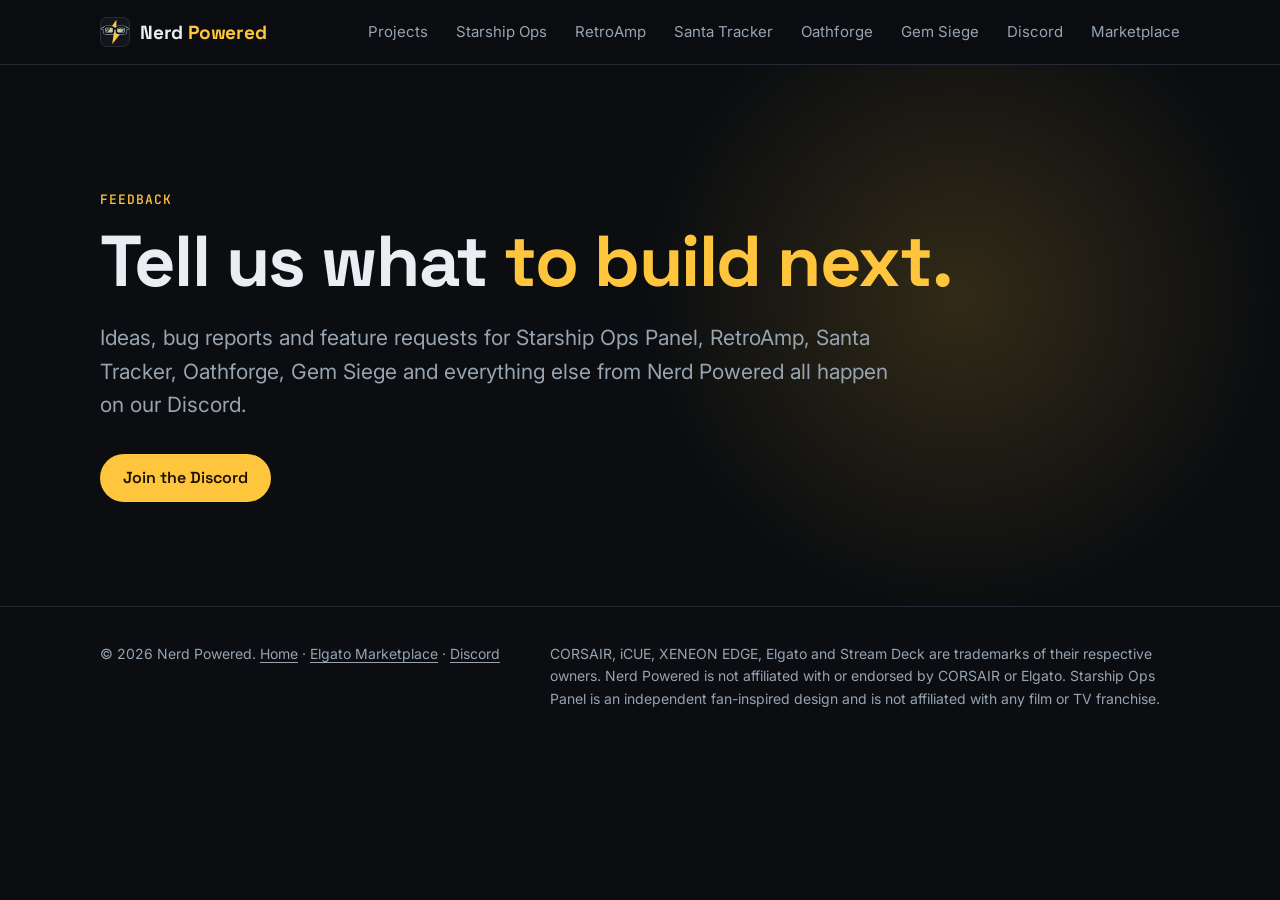
==== commit bf9bef62: "Add Oathforge product page - New /oathforge/ page with an ember theme, listing images and credits. -" ====
--- a/feedback/index.html
+++ b/feedback/index.html
@@ -17,7 +17,7 @@
 	<link rel="preconnect" href="https://fonts.googleapis.com">
 	<link rel="preconnect" href="https://fonts.gstatic.com" crossorigin>
 	<link href="https://fonts.googleapis.com/css2?family=Inter:wght@400;500;600&family=JetBrains+Mono:wght@500&family=Space+Grotesk:wght@500;600;700&display=swap" rel="stylesheet">
-	<link rel="stylesheet" href="/assets/css/site.css?v=20261102a">
+	<link rel="stylesheet" href="/assets/css/site.css?v=20261123a">
 </head>
 <body>
 	<a class="skip-link" href="#main">Skip to content</a>
@@ -33,6 +33,7 @@
 				<a href="/starship-ops/">Starship Ops</a>
 				<a href="/retroamp/">RetroAmp</a>
 				<a class="nav-mid" href="/santa-tracker/">Santa Tracker</a>
+				<a class="nav-mid" href="/oathforge/">Oathforge</a>
 				<a href="/gem-siege/">Gem Siege</a>
 				<a class="nav-discord" href="https://discord.gg/NjRN9gG9D">Discord</a>
 				<a class="nav-ext" href="https://marketplace.elgato.com/@nerdpowered">Marketplace</a>
@@ -45,7 +46,7 @@
 			<div class="wrap">
 				<p class="eyebrow">Feedback</p>
 				<h1>Tell us what <span class="accent">to build next.</span></h1>
-				<p class="lede">Ideas, bug reports and feature requests for Starship Ops Panel, RetroAmp, Santa Tracker, Gem Siege and everything else from Nerd Powered all happen on our Discord.</p>
+				<p class="lede">Ideas, bug reports and feature requests for Starship Ops Panel, RetroAmp, Santa Tracker, Oathforge, Gem Siege and everything else from Nerd Powered all happen on our Discord.</p>
 				<div class="actions">
 					<a class="btn btn-primary" href="https://discord.gg/NjRN9gG9D">Join the Discord</a>
 				</div>
--- a/assets/css/site.css
+++ b/assets/css/site.css
@@ -150,7 +150,7 @@
 	}
 }
 
-@media (max-width: 860px) {
+@media (max-width: 940px) {
 	.site-nav .nav-mid {
 		display: none;
 	}
@@ -822,6 +822,21 @@
 	}
 }
 
+/* Product theme: Oathforge (ember orange / gold). */
+.theme-oathforge {
+	--accent: #ff8a3d;
+	--accent-ink: #2a1205;
+	--accent-2: #ffcc70;
+}
+
+.theme-oathforge .btn-primary:hover {
+	background: #ffa96e;
+}
+
+.theme-oathforge .feature .icon {
+	background: rgba(255, 138, 61, 0.12);
+}
+
 /* Product theme: Gem Siege (magenta / gold). Applied to <main> so the header and footer keep the brand yellow. */
 .theme-gemsiege {
 	--accent: #ff5fd2;
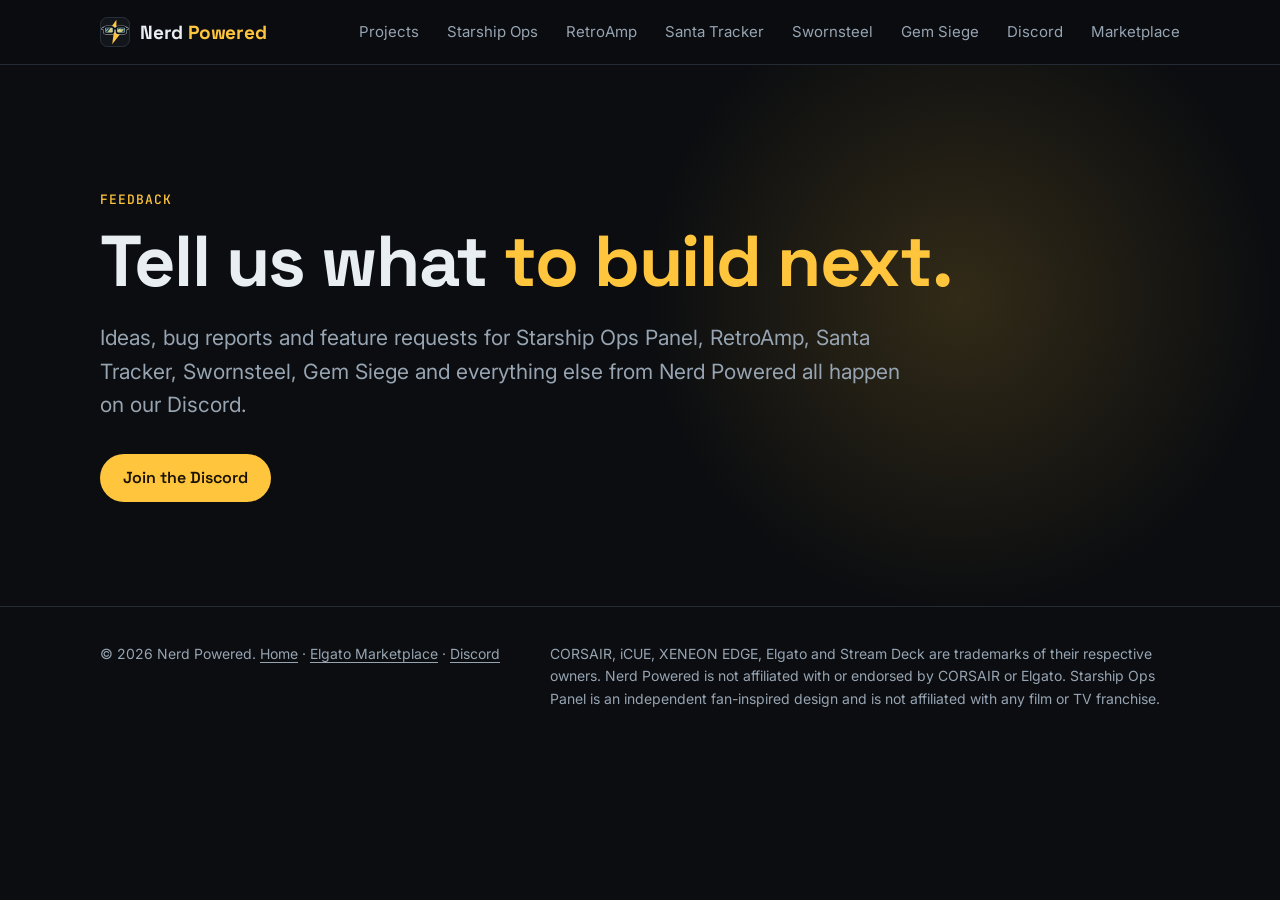
==== commit b824f5c3: "Rename Oathforge to Swornsteel - Move the product page and images to /swornsteel/. - Update the nav," ====
--- a/feedback/index.html
+++ b/feedback/index.html
@@ -17,7 +17,7 @@
 	<link rel="preconnect" href="https://fonts.googleapis.com">
 	<link rel="preconnect" href="https://fonts.gstatic.com" crossorigin>
 	<link href="https://fonts.googleapis.com/css2?family=Inter:wght@400;500;600&family=JetBrains+Mono:wght@500&family=Space+Grotesk:wght@500;600;700&display=swap" rel="stylesheet">
-	<link rel="stylesheet" href="/assets/css/site.css?v=20261123a">
+	<link rel="stylesheet" href="/assets/css/site.css?v=20261123b">
 </head>
 <body>
 	<a class="skip-link" href="#main">Skip to content</a>
@@ -33,7 +33,7 @@
 				<a href="/starship-ops/">Starship Ops</a>
 				<a href="/retroamp/">RetroAmp</a>
 				<a class="nav-mid" href="/santa-tracker/">Santa Tracker</a>
-				<a class="nav-mid" href="/oathforge/">Oathforge</a>
+				<a class="nav-mid" href="/swornsteel/">Swornsteel</a>
 				<a href="/gem-siege/">Gem Siege</a>
 				<a class="nav-discord" href="https://discord.gg/NjRN9gG9D">Discord</a>
 				<a class="nav-ext" href="https://marketplace.elgato.com/@nerdpowered">Marketplace</a>
@@ -46,7 +46,7 @@
 			<div class="wrap">
 				<p class="eyebrow">Feedback</p>
 				<h1>Tell us what <span class="accent">to build next.</span></h1>
-				<p class="lede">Ideas, bug reports and feature requests for Starship Ops Panel, RetroAmp, Santa Tracker, Oathforge, Gem Siege and everything else from Nerd Powered all happen on our Discord.</p>
+				<p class="lede">Ideas, bug reports and feature requests for Starship Ops Panel, RetroAmp, Santa Tracker, Swornsteel, Gem Siege and everything else from Nerd Powered all happen on our Discord.</p>
 				<div class="actions">
 					<a class="btn btn-primary" href="https://discord.gg/NjRN9gG9D">Join the Discord</a>
 				</div>
--- a/assets/css/site.css
+++ b/assets/css/site.css
@@ -144,7 +144,7 @@
 
 /* Keep the header on one line at every width: links drop out in order of priority as the
    screen narrows (all of them are also in the footer), then the wordmark leaves the logo. */
-@media (max-width: 1040px) {
+@media (max-width: 1060px) {
 	.site-nav .nav-ext {
 		display: none;
 	}
@@ -822,18 +822,18 @@
 	}
 }
 
-/* Product theme: Oathforge (ember orange / gold). */
-.theme-oathforge {
+/* Product theme: Swornsteel (ember orange / gold). */
+.theme-swornsteel {
 	--accent: #ff8a3d;
 	--accent-ink: #2a1205;
 	--accent-2: #ffcc70;
 }
 
-.theme-oathforge .btn-primary:hover {
+.theme-swornsteel .btn-primary:hover {
 	background: #ffa96e;
 }
 
-.theme-oathforge .feature .icon {
+.theme-swornsteel .feature .icon {
 	background: rgba(255, 138, 61, 0.12);
 }
 
